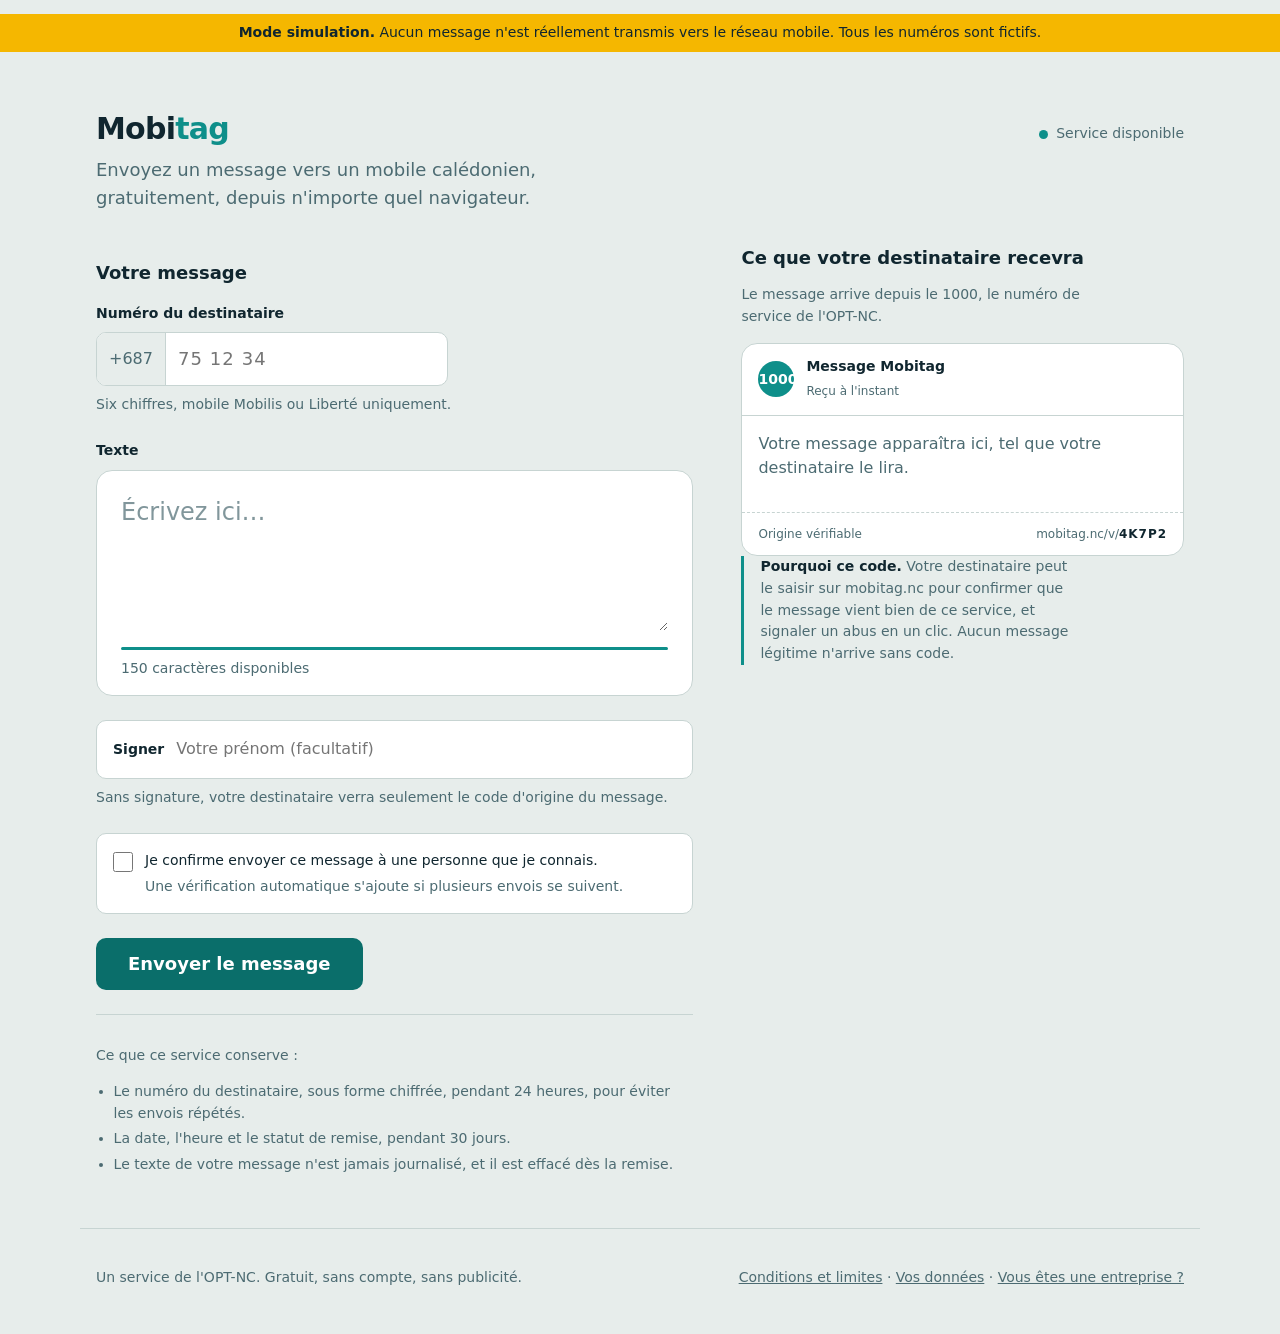
==== index.html @ 12fcdb02 "initial commit" ====
<!DOCTYPE html>
<html lang="fr">
<head>
<meta charset="utf-8">
<meta name="viewport" content="width=device-width, initial-scale=1">
<title>Mobitag — envoyer un message</title>
<meta name="description" content="Envoyez gratuitement un message vers un mobile de Nouvelle-Calédonie, depuis n'importe quel navigateur.">
<style>
/* ============================================================
   TOKENS
   Un seul endroit pour la couleur, le type et l'espace.
   ============================================================ */
:root{
  color-scheme: light dark;

  --encre:      #10262F;
  --encre-doux: #4C6B72;
  --fond:       #E7EDEB;
  --surface:    #FFFFFF;
  --trait:      #C7D4D2;
  --lagon:      #0E8F8A;
  --lagon-fonce:#0A6E6A;
  --soleil:     #F5B700;
  --alerte:     #B3261E;

  --t-xs:.75rem; --t-sm:.875rem; --t-md:1rem; --t-lg:1.125rem;
  --t-xl:1.375rem; --t-2xl:1.875rem; --t-msg:1.5rem;

  --e1:.25rem; --e2:.5rem; --e3:.75rem; --e4:1rem;
  --e5:1.5rem; --e6:2rem; --e7:3rem;

  --r-s:6px; --r-m:10px; --r-l:16px;

  --ui: system-ui, -apple-system, "Segoe UI", "Noto Sans", Roboto, sans-serif;
}

:root:not([data-theme="light"]){
  @media (prefers-color-scheme: dark){
    --encre:      #E8F0EE;
    --encre-doux: #9DB3B6;
    --fond:       #0A1A20;
    --surface:    #112830;
    --trait:      #27454E;
    --lagon:      #2CB6AE;
    --lagon-fonce:#46CFC6;
    --alerte:     #FF9A91;
  }
}
:root[data-theme="dark"]{
  --encre:#E8F0EE; --encre-doux:#9DB3B6; --fond:#0A1A20;
  --surface:#112830; --trait:#27454E; --lagon:#2CB6AE;
  --lagon-fonce:#46CFC6; --alerte:#FF9A91;
}

/* ============================================================
   BASE
   ============================================================ */
*{box-sizing:border-box}
html{-webkit-text-size-adjust:100%}
body{
  margin:0;
  background:var(--fond);
  color:var(--encre);
  font-family:var(--ui);
  font-size:var(--t-md);
  line-height:1.55;
}
:where(a){color:var(--lagon-fonce)}
:where(:focus-visible){
  outline:3px solid var(--soleil);
  outline-offset:2px;
  border-radius:var(--r-s);
}
@media (prefers-reduced-motion: reduce){
  *{transition:none !important; animation:none !important}
}

/* ============================================================
   BANDEAU SIMULATION — non masquable, exigé par le règlement
   ============================================================ */
.simulation{
  background:var(--soleil);
  color:#10262F;
  font-size:var(--t-sm);
  padding:var(--e2) var(--e4);
  text-align:center;
}
.simulation b{font-weight:650}

/* ============================================================
   EN-TÊTE
   ============================================================ */
.enveloppe{
  max-width:1120px;
  margin-inline:auto;
  padding:var(--e5) var(--e4) var(--e7);
}
.tete{
  display:flex; flex-wrap:wrap; gap:var(--e4);
  align-items:baseline; justify-content:space-between;
  padding-block:var(--e4) var(--e6);
}
.marque{
  font-size:var(--t-2xl);
  font-weight:700;
  letter-spacing:-.025em;
  margin:0;
}
.marque span{color:var(--lagon)}
.accroche{
  margin:var(--e1) 0 0;
  color:var(--encre-doux);
  max-width:46ch;
  font-size:var(--t-lg);
}
.etat{
  display:flex; align-items:center; gap:var(--e2);
  font-size:var(--t-sm); color:var(--encre-doux);
}
.pastille{
  width:9px; height:9px; border-radius:50%;
  background:var(--lagon); flex:none;
}

/* ============================================================
   GRILLE
   ============================================================ */
.grille{
  display:grid;
  gap:var(--e6);
  grid-template-columns:1fr;
  align-items:start;
}
@media (min-width:62rem){
  .grille{grid-template-columns:minmax(0,1.35fr) minmax(0,1fr); gap:var(--e7)}
  .apercu{position:sticky; top:var(--e5)}
}

/* ============================================================
   FORMULAIRE
   ============================================================ */
.champ{margin-bottom:var(--e5)}
.champ > label,
.legende{
  display:block;
  font-size:var(--t-sm);
  font-weight:600;
  margin-bottom:var(--e2);
}
.aide{
  font-size:var(--t-sm);
  color:var(--encre-doux);
  margin:var(--e2) 0 0;
}

.numero{
  display:flex;
  border:1px solid var(--trait);
  border-radius:var(--r-m);
  background:var(--surface);
  overflow:hidden;
  max-width:22rem;
}
.numero:focus-within{
  outline:3px solid var(--soleil); outline-offset:2px;
}
.indicatif{
  display:flex; align-items:center;
  padding-inline:var(--e3);
  background:var(--fond);
  border-right:1px solid var(--trait);
  color:var(--encre-doux);
  font-variant-numeric:tabular-nums;
}
.numero input{
  flex:1; min-width:0;
  border:0; outline:0; background:transparent;
  color:inherit; font:inherit;
  font-size:var(--t-lg);
  font-variant-numeric:tabular-nums;
  letter-spacing:.06em;
  padding:var(--e3);
}

/* --- La carte message : l'élément fort de la page --- */
.carte-message{
  background:var(--surface);
  border:1px solid var(--trait);
  border-radius:var(--r-l);
  padding:var(--e5) var(--e5) var(--e4);
}
.carte-message textarea{
  display:block; width:100%;
  border:0; outline:0; resize:vertical;
  background:transparent; color:inherit;
  font-family:inherit;
  font-size:var(--t-msg);
  line-height:1.45;
  min-height:8.5rem;
  padding:0;
}
.carte-message textarea::placeholder{color:var(--encre-doux); opacity:.7}

/* Le budget de 150 caractères, montré comme une réserve qui se consomme */
.budget{margin-top:var(--e4)}
.jauge{
  height:3px; border-radius:2px;
  background:var(--trait);
  overflow:hidden;
}
.jauge i{
  display:block; height:100%;
  width:var(--reste, 100%);
  background:var(--lagon);
  transition:width .12s linear, background-color .2s;
}
.jauge[data-niveau="tendu"] i{background:var(--soleil)}
.jauge[data-niveau="plein"] i{background:var(--alerte)}
.budget p{
  margin:var(--e2) 0 0;
  font-size:var(--t-sm);
  color:var(--encre-doux);
  font-variant-numeric:tabular-nums;
}

.signature{
  margin-top:var(--e5);
  border:1px solid var(--trait);
  border-radius:var(--r-m);
  background:var(--surface);
  padding:var(--e3) var(--e4);
  display:flex; flex-wrap:wrap; align-items:center; gap:var(--e3);
}
.signature label{font-size:var(--t-sm); font-weight:600; margin:0}
.signature input{
  flex:1; min-width:9rem;
  border:0; outline:0; background:transparent;
  color:inherit; font:inherit; padding:var(--e1) 0;
}

.controle{
  display:flex; gap:var(--e3);
  align-items:flex-start;
  background:var(--surface);
  border:1px solid var(--trait);
  border-radius:var(--r-m);
  padding:var(--e4);
  margin-bottom:var(--e5);
}
.controle input[type=checkbox]{
  width:1.25rem; height:1.25rem; margin:.15rem 0 0; flex:none;
  accent-color:var(--lagon);
}
.controle p{margin:0; font-size:var(--t-sm)}
.controle .aide{margin-top:var(--e1)}

.envoyer{
  display:inline-block;
  border:0; border-radius:var(--r-m);
  background:var(--lagon-fonce);
  color:#fff;
  font:inherit; font-weight:650; font-size:var(--t-lg);
  padding:var(--e3) var(--e6);
  cursor:pointer;
  transition:background-color .15s;
}
.envoyer:hover{background:var(--lagon)}
.envoyer:disabled{background:var(--trait); color:var(--encre-doux); cursor:not-allowed}

.conditions{
  margin-top:var(--e5);
  padding-top:var(--e4);
  border-top:1px solid var(--trait);
  font-size:var(--t-sm);
  color:var(--encre-doux);
}
.conditions ul{margin:var(--e2) 0 0; padding-left:1.1rem}
.conditions li{margin-bottom:var(--e1)}

/* ============================================================
   APERÇU DESTINATAIRE
   ============================================================ */
.apercu h2{
  font-size:var(--t-lg); margin:0 0 var(--e3);
}
.apercu > p{
  margin:0 0 var(--e4);
  color:var(--encre-doux);
  font-size:var(--t-sm);
  max-width:38ch;
}
.recu{
  background:var(--surface);
  border:1px solid var(--trait);
  border-radius:var(--r-l);
  overflow:hidden;
}
.recu-tete{
  display:flex; align-items:center; gap:var(--e3);
  padding:var(--e3) var(--e4);
  border-bottom:1px solid var(--trait);
}
.recu-tete .de{
  width:2.25rem; height:2.25rem; border-radius:50%;
  background:var(--lagon); color:#fff;
  display:grid; place-items:center;
  font-size:var(--t-sm); font-weight:700;
  font-variant-numeric:tabular-nums;
  flex:none;
}
.recu-tete b{display:block; font-size:var(--t-sm)}
.recu-tete span{font-size:var(--t-xs); color:var(--encre-doux)}
.recu-corps{
  padding:var(--e4);
  font-size:var(--t-md);
  line-height:1.5;
  min-height:6rem;
  white-space:pre-wrap;
  overflow-wrap:anywhere;
}
.recu-corps:empty::before{
  content:"Votre message apparaîtra ici, tel que votre destinataire le lira.";
  color:var(--encre-doux);
}
.recu-pied{
  border-top:1px dashed var(--trait);
  padding:var(--e3) var(--e4);
  font-size:var(--t-xs);
  color:var(--encre-doux);
  display:flex; flex-wrap:wrap; gap:var(--e1) var(--e3);
  justify-content:space-between;
}
.recu-pied code{
  font-family:inherit; font-weight:700;
  color:var(--encre); letter-spacing:.08em;
}
.confiance{
  margin-top:var(--e4);
  border-left:3px solid var(--lagon);
  padding-left:var(--e4);
  font-size:var(--t-sm);
  color:var(--encre-doux);
}
.confiance strong{color:var(--encre); font-weight:600}

/* ============================================================
   CONFIRMATION
   ============================================================ */
.confirmation{
  background:var(--surface);
  border:1px solid var(--trait);
  border-top:4px solid var(--soleil);
  border-radius:var(--r-l);
  padding:var(--e5);
}
.confirmation h2{margin:0 0 var(--e2); font-size:var(--t-xl)}
.confirmation p{margin:0 0 var(--e4); color:var(--encre-doux); max-width:44ch}
.etapes{list-style:none; margin:0 0 var(--e5); padding:0}
.etapes li{
  display:flex; gap:var(--e3); align-items:baseline;
  padding:var(--e2) 0;
  border-bottom:1px solid var(--trait);
  font-size:var(--t-sm);
}
.etapes li:last-child{border-bottom:0}
.etapes .heure{
  color:var(--encre-doux); font-variant-numeric:tabular-nums;
  min-width:4.5rem;
}
.etapes .attente{color:var(--encre-doux)}
.lien-retour{
  background:none; border:1px solid var(--trait);
  border-radius:var(--r-m); color:inherit;
  font:inherit; font-weight:600;
  padding:var(--e3) var(--e5); cursor:pointer;
}
.lien-retour:hover{border-color:var(--lagon)}

[hidden]{display:none !important}

/* ============================================================
   PIED
   ============================================================ */
.pied{
  max-width:1120px; margin-inline:auto;
  padding:var(--e5) var(--e4) var(--e6);
  border-top:1px solid var(--trait);
  font-size:var(--t-sm); color:var(--encre-doux);
  display:flex; flex-wrap:wrap; gap:var(--e4);
  justify-content:space-between;
}
.pied a{color:inherit}
</style>
</head>
<body>

<p class="simulation">
  <b>Mode simulation.</b> Aucun message n'est réellement transmis vers le réseau mobile. Tous les numéros sont fictifs.
</p>

<div class="enveloppe">

  <header class="tete">
    <div>
      <h1 class="marque">Mobi<span>tag</span></h1>
      <p class="accroche">Envoyez un message vers un mobile calédonien, gratuitement, depuis n'importe quel navigateur.</p>
    </div>
    <p class="etat"><span class="pastille" aria-hidden="true"></span> Service disponible</p>
  </header>

  <div class="grille">

    <!-- ======================= RÉDACTION ======================= -->
    <section id="redaction" aria-labelledby="titre-redaction">
      <h2 id="titre-redaction" class="legende" style="font-size:var(--t-lg);margin-bottom:var(--e4)">Votre message</h2>

      <form method="post" action="/envoyer" id="formulaire">

        <div class="champ">
          <label for="destinataire">Numéro du destinataire</label>
          <div class="numero">
            <span class="indicatif" aria-hidden="true">+687</span>
            <input id="destinataire" name="destinataire" type="tel"
                   inputmode="numeric" autocomplete="tel-national"
                   placeholder="75 12 34" maxlength="8"
                   pattern="[0-9 ]{6,8}" required
                   aria-describedby="aide-destinataire">
          </div>
          <p class="aide" id="aide-destinataire">Six chiffres, mobile Mobilis ou Liberté uniquement.</p>
        </div>

        <div class="champ">
          <label for="message">Texte</label>
          <div class="carte-message">
            <textarea id="message" name="message" maxlength="150" required
                      placeholder="Écrivez ici…" aria-describedby="compteur"></textarea>
            <div class="budget">
              <div class="jauge" id="jauge" aria-hidden="true"><i></i></div>
              <p id="compteur">150 caractères disponibles</p>
            </div>
          </div>

          <div class="signature">
            <label for="signature">Signer</label>
            <input id="signature" name="signature" type="text" maxlength="20"
                   placeholder="Votre prénom (facultatif)" autocomplete="given-name">
          </div>
          <p class="aide">Sans signature, votre destinataire verra seulement le code d'origine du message.</p>
        </div>

        <div class="controle">
          <input id="humain" name="humain" type="checkbox" required>
          <div>
            <p><label for="humain">Je confirme envoyer ce message à une personne que je connais.</label></p>
            <p class="aide">Une vérification automatique s'ajoute si plusieurs envois se suivent.</p>
          </div>
        </div>

        <button class="envoyer" type="submit">Envoyer le message</button>

        <div class="conditions">
          <p>Ce que ce service conserve :</p>
          <ul>
            <li>Le numéro du destinataire, sous forme chiffrée, pendant 24 heures, pour éviter les envois répétés.</li>
            <li>La date, l'heure et le statut de remise, pendant 30 jours.</li>
            <li>Le texte de votre message n'est jamais journalisé, et il est effacé dès la remise.</li>
          </ul>
        </div>
      </form>
    </section>

    <!-- ======================= APERÇU ======================= -->
    <aside class="apercu" aria-labelledby="titre-apercu">
      <h2 id="titre-apercu">Ce que votre destinataire recevra</h2>
      <p>Le message arrive depuis le 1000, le numéro de service de l'OPT-NC.</p>

      <div class="recu">
        <div class="recu-tete">
          <span class="de" aria-hidden="true">1000</span>
          <div>
            <b>Message Mobitag</b>
            <span>Reçu à l'instant</span>
          </div>
        </div>
        <div class="recu-corps" id="apercu-corps" aria-live="polite"></div>
        <div class="recu-pied">
          <span>Origine vérifiable</span>
          <span>mobitag.nc/v/<code id="code-origine">4K7P2</code></span>
        </div>
      </div>

      <p class="confiance">
        <strong>Pourquoi ce code.</strong> Votre destinataire peut le saisir sur mobitag.nc pour confirmer que le message vient bien de ce service, et signaler un abus en un clic. Aucun message légitime n'arrive sans code.
      </p>
    </aside>

    <!-- ======================= CONFIRMATION ======================= -->
    <section class="confirmation" id="confirmation" hidden aria-labelledby="titre-confirmation">
      <h2 id="titre-confirmation">Message remis</h2>
      <p>Il a été transmis au <strong id="recap-numero">+687 75 12 34</strong>. Suivi de la remise, en direct.</p>
      <ol class="etapes" id="etapes"></ol>
      <button class="lien-retour" type="button" id="retour">Écrire un autre message</button>
    </section>

  </div>
</div>

<footer class="pied">
  <p>Un service de l'OPT-NC. Gratuit, sans compte, sans publicité.</p>
  <p><a href="#conditions">Conditions et limites</a> · <a href="#donnees">Vos données</a> · <a href="#pro">Vous êtes une entreprise ?</a></p>
</footer>

<script>
/* Amélioration progressive uniquement.
   Sans JavaScript, le formulaire reste un POST classique qui fonctionne. */
(function () {
  var msg      = document.getElementById('message');
  var jauge    = document.getElementById('jauge');
  var compteur = document.getElementById('compteur');
  var apercu   = document.getElementById('apercu-corps');
  var sign     = document.getElementById('signature');
  var num      = document.getElementById('destinataire');
  var form     = document.getElementById('formulaire');
  var confirm  = document.getElementById('confirmation');
  var redac    = document.getElementById('redaction');
  var etapes   = document.getElementById('etapes');
  var LIMITE   = 150;

  function rendre() {
    var texte = msg.value;
    var reste = LIMITE - texte.length;

    jauge.style.setProperty('--reste', (reste / LIMITE * 100) + '%');
    jauge.dataset.niveau = reste <= 0 ? 'plein' : (reste <= 25 ? 'tendu' : '');
    compteur.textContent = reste > 0
      ? reste + ' caractère' + (reste > 1 ? 's' : '') + ' disponible' + (reste > 1 ? 's' : '')
      : 'Limite atteinte';

    var suffixe = sign.value.trim() ? '\n— ' + sign.value.trim() : '';
    apercu.textContent = texte ? texte + suffixe : '';
  }

  msg.addEventListener('input', rendre);
  sign.addEventListener('input', rendre);

  /* Mise en forme du numéro pendant la saisie : 75 12 34 */
  num.addEventListener('input', function () {
    var chiffres = num.value.replace(/\D/g, '').slice(0, 6);
    num.value = chiffres.replace(/(\d{2})(?=\d)/g, '$1 ').trim();
  });

  /* Démonstration du cycle de vie asynchrone, tel que le simulateur le renverra */
  var CYCLE = [
    ['Accepté',            'Le message a passé les contrôles.'],
    ['En file d\'attente', 'Transmis à la plateforme SMS.'],
    ['Remis',              'Reçu sur le mobile du destinataire.']
  ];

  form.addEventListener('submit', function (e) {
    e.preventDefault();
    if (!form.reportValidity()) return;

    document.getElementById('recap-numero').textContent = '+687 ' + num.value;
    etapes.innerHTML = '';
    redac.hidden = true;
    confirm.hidden = false;
    confirm.scrollIntoView({ behavior: 'smooth', block: 'start' });

    CYCLE.forEach(function (etape, i) {
      var li = document.createElement('li');
      li.innerHTML = '<span class="heure">—</span><span class="attente">' + etape[0] + '…</span>';
      etapes.appendChild(li);

      setTimeout(function () {
        var t = new Date();
        li.innerHTML =
          '<span class="heure">' +
          String(t.getHours()).padStart(2, '0') + ':' +
          String(t.getMinutes()).padStart(2, '0') + ':' +
          String(t.getSeconds()).padStart(2, '0') +
          '</span><span><strong>' + etape[0] + '</strong> — ' + etape[1] + '</span>';
      }, 700 + i * 1100);
    });
  });

  document.getElementById('retour').addEventListener('click', function () {
    form.reset();
    rendre();
    confirm.hidden = true;
    redac.hidden = false;
    msg.focus();
  });

  rendre();
})();
</script>
</body>
</html>
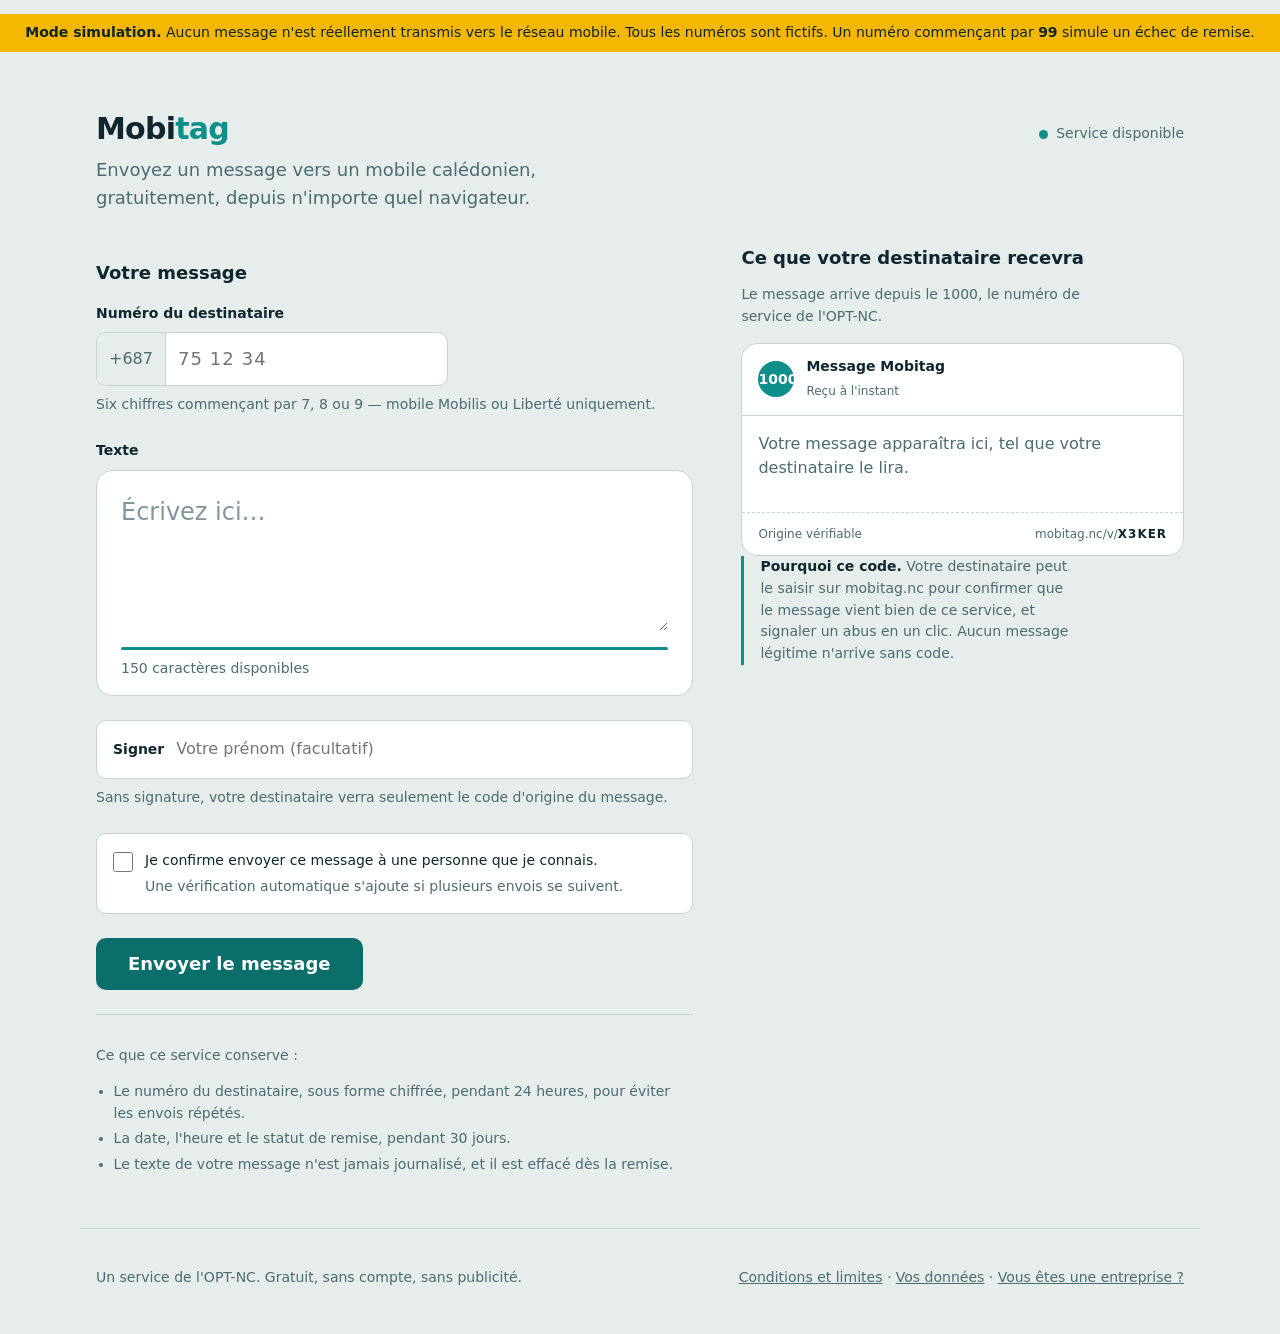
==== commit 0910b37b: "ameliroration interface" ====
--- a/index.html
+++ b/index.html
@@ -34,8 +34,11 @@
   --ui: system-ui, -apple-system, "Segoe UI", "Noto Sans", Roboto, sans-serif;
 }
 
-:root:not([data-theme="light"]){
-  @media (prefers-color-scheme: dark){
+/* CSS classique plutôt qu'imbriqué : le nesting avec @media interne
+   n'est supporté qu'à partir de Chrome 112 / Firefox 117 / Safari 16.5,
+   et un jury peut ouvrir la démo sur autre chose. */
+@media (prefers-color-scheme: dark){
+  :root:not([data-theme="light"]){
     --encre:      #E8F0EE;
     --encre-doux: #9DB3B6;
     --fond:       #0A1A20;
@@ -318,10 +321,10 @@
   white-space:pre-wrap;
   overflow-wrap:anywhere;
 }
-.recu-corps:empty::before{
-  content:"Votre message apparaîtra ici, tel que votre destinataire le lira.";
-  color:var(--encre-doux);
-}
+/* Placeholder porté par un vrai élément et non par ::before :
+   le contenu généré en CSS n'est pas restitué de façon fiable par les
+   lecteurs d'écran, et disparaît si les styles ne chargent pas. */
+.recu-vide{color:var(--encre-doux)}
 .recu-pied{
   border-top:1px dashed var(--trait);
   padding:var(--e3) var(--e4);
@@ -376,6 +379,70 @@
 }
 .lien-retour:hover{border-color:var(--lagon)}
 
+/* ============================================================
+   ÉTAT D'ERREUR — F09 : reprise maîtrisée
+   ============================================================ */
+.echec{
+  border-top-color:var(--alerte);
+}
+.echec h2{color:var(--alerte)}
+.rejeu{
+  display:flex; flex-wrap:wrap; gap:var(--e3);
+}
+.rejeu .envoyer{font-size:var(--t-md); padding:var(--e3) var(--e5)}
+.brouillon{
+  margin-top:var(--e4);
+  background:var(--fond);
+  border-radius:var(--r-m);
+  padding:var(--e3) var(--e4);
+  font-size:var(--t-sm);
+  color:var(--encre-doux);
+}
+.brouillon b{color:var(--encre); font-weight:600}
+
+/* ============================================================
+   ORIENTATION PROFESSIONNELLE — F10
+   ============================================================ */
+.pro{
+  margin-top:var(--e5);
+  background:var(--surface);
+  border:1px solid var(--trait);
+  border-left:3px solid var(--soleil);
+  border-radius:var(--r-m);
+  padding:var(--e4);
+}
+.pro h3{
+  margin:0 0 var(--e2);
+  font-size:var(--t-md);
+}
+.pro p{margin:0 0 var(--e3); font-size:var(--t-sm); color:var(--encre-doux)}
+.pro a{
+  display:inline-block;
+  font-size:var(--t-sm); font-weight:600;
+  color:var(--lagon-fonce);
+}
+.pro .refuser{
+  background:none; border:0; padding:0; margin-left:var(--e4);
+  font:inherit; font-size:var(--t-sm);
+  color:var(--encre-doux);
+  text-decoration:underline; cursor:pointer;
+}
+
+/* Erreur de champ */
+.erreur-champ{
+  margin:var(--e2) 0 0;
+  font-size:var(--t-sm);
+  color:var(--alerte);
+  font-weight:600;
+}
+.numero.invalide{border-color:var(--alerte)}
+
+.visuellement-cache{
+  position:absolute; width:1px; height:1px;
+  padding:0; margin:-1px; overflow:hidden;
+  clip-path:inset(50%); white-space:nowrap; border:0;
+}
+
 [hidden]{display:none !important}
 
 /* ============================================================
@@ -394,8 +461,9 @@
 </head>
 <body>
 
-<p class="simulation">
+<p class="simulation" role="status">
   <b>Mode simulation.</b> Aucun message n'est réellement transmis vers le réseau mobile. Tous les numéros sont fictifs.
+  Un numéro commençant par <b>99</b> simule un échec de remise.
 </p>
 
 <div class="enveloppe">
@@ -418,15 +486,19 @@
 
         <div class="champ">
           <label for="destinataire">Numéro du destinataire</label>
-          <div class="numero">
+          <div class="numero" id="bloc-numero">
             <span class="indicatif" aria-hidden="true">+687</span>
+            <!-- Le pattern impose un préfixe mobile calédonien (7, 8 ou 9).
+                 Les fixes (2x à 4x) sont rejetés par le navigateur lui-même,
+                 sans attendre le JavaScript. -->
             <input id="destinataire" name="destinataire" type="tel"
                    inputmode="numeric" autocomplete="tel-national"
                    placeholder="75 12 34" maxlength="8"
-                   pattern="[0-9 ]{6,8}" required
-                   aria-describedby="aide-destinataire">
+                   pattern="[789][0-9]\s?[0-9]{2}\s?[0-9]{2}" required
+                   aria-describedby="aide-destinataire erreur-destinataire">
           </div>
-          <p class="aide" id="aide-destinataire">Six chiffres, mobile Mobilis ou Liberté uniquement.</p>
+          <p class="aide" id="aide-destinataire">Six chiffres commençant par 7, 8 ou 9 — mobile Mobilis ou Liberté uniquement.</p>
+          <p class="erreur-champ" id="erreur-destinataire" role="alert" hidden></p>
         </div>
 
         <div class="champ">
@@ -436,7 +508,10 @@
                       placeholder="Écrivez ici…" aria-describedby="compteur"></textarea>
             <div class="budget">
               <div class="jauge" id="jauge" aria-hidden="true"><i></i></div>
-              <p id="compteur">150 caractères disponibles</p>
+              <!-- aria-live sur le compteur, pas sur l'aperçu : on annonce
+                   l'information utile (le budget restant) et non la relecture
+                   du message entier à chaque frappe. -->
+              <p id="compteur" aria-live="polite" aria-atomic="true">150 caractères disponibles</p>
             </div>
           </div>
 
@@ -457,6 +532,22 @@
         </div>
 
         <button class="envoyer" type="submit">Envoyer le message</button>
+
+        <!-- ============ F10 : orientation vers Helia PRO ============
+             Apparaît uniquement quand un faisceau d'indices signale un usage
+             professionnel. L'utilisateur n'est jamais bloqué : son message part
+             normalement. On lui propose l'offre au moment où il se heurte à la
+             limite du service grand public. -->
+        <section class="pro" id="orientation-pro" hidden aria-labelledby="titre-pro">
+          <h3 id="titre-pro">Votre besoin ressemble à un usage professionnel</h3>
+          <p id="motif-pro"></p>
+          <p>Mobitag est un service pour les particuliers : un destinataire à la fois,
+             sans liste ni automatisation. Pour prévenir vos clients ou vos adhérents,
+             l'OPT-NC propose <b>Helia PRO</b>, qui gère les envois en volume, les accusés
+             de réception et les réponses.</p>
+          <a href="#helia-pro">Découvrir Helia PRO</a>
+          <button type="button" class="refuser" id="refuser-pro">Ce n'est pas mon cas</button>
+        </section>
 
         <div class="conditions">
           <p>Ce que ce service conserve :</p>
@@ -482,7 +573,7 @@
             <span>Reçu à l'instant</span>
           </div>
         </div>
-        <div class="recu-corps" id="apercu-corps" aria-live="polite"></div>
+        <div class="recu-corps" id="apercu-corps"><span class="recu-vide" id="apercu-vide">Votre message apparaîtra ici, tel que votre destinataire le lira.</span></div>
         <div class="recu-pied">
           <span>Origine vérifiable</span>
           <span>mobitag.nc/v/<code id="code-origine">4K7P2</code></span>
@@ -496,10 +587,27 @@
 
     <!-- ======================= CONFIRMATION ======================= -->
     <section class="confirmation" id="confirmation" hidden aria-labelledby="titre-confirmation">
-      <h2 id="titre-confirmation">Message remis</h2>
-      <p>Il a été transmis au <strong id="recap-numero">+687 75 12 34</strong>. Suivi de la remise, en direct.</p>
+      <!-- tabindex="-1" : le focus y est porté après l'envoi, sinon l'utilisateur
+           au clavier ou au lecteur d'écran reste sur un formulaire qui a disparu. -->
+      <h2 id="titre-confirmation" tabindex="-1">Envoi en cours</h2>
+      <p id="recap-phrase">Message transmis au <strong id="recap-numero">+687 75 12 34</strong>. Suivi de la remise, en direct.</p>
       <ol class="etapes" id="etapes"></ol>
-      <button class="lien-retour" type="button" id="retour">Écrire un autre message</button>
+
+      <p class="brouillon" id="recap-code" hidden>
+        Code d'origine de ce message : <b id="code-remis">—</b>.
+        Votre destinataire peut le vérifier sur mobitag.nc et signaler un abus.
+      </p>
+
+      <!-- F09 : en cas d'échec, le message n'est pas perdu -->
+      <p class="brouillon" id="bloc-brouillon" hidden>
+        <b>Votre message a été conservé.</b> Il est encore dans le formulaire :
+        vous pouvez réessayer sans le ressaisir.
+      </p>
+
+      <div class="rejeu">
+        <button class="envoyer" type="button" id="reessayer" hidden>Réessayer l'envoi</button>
+        <button class="lien-retour" type="button" id="retour">Écrire un autre message</button>
+      </div>
     </section>
 
   </div>
@@ -518,26 +626,149 @@
   var jauge    = document.getElementById('jauge');
   var compteur = document.getElementById('compteur');
   var apercu   = document.getElementById('apercu-corps');
+  var vide     = document.getElementById('apercu-vide');
   var sign     = document.getElementById('signature');
   var num      = document.getElementById('destinataire');
+  var blocNum  = document.getElementById('bloc-numero');
+  var errNum   = document.getElementById('erreur-destinataire');
   var form     = document.getElementById('formulaire');
   var confirm  = document.getElementById('confirmation');
+  var titreCnf = document.getElementById('titre-confirmation');
   var redac    = document.getElementById('redaction');
   var etapes   = document.getElementById('etapes');
+  var pro      = document.getElementById('orientation-pro');
+  var motifPro = document.getElementById('motif-pro');
+  var codeVue  = document.getElementById('code-origine');
   var LIMITE   = 150;
 
+  /* ==========================================================
+     1. COMPTAGE SMS RÉEL
+     Un SMS ne compte pas en caractères JavaScript. L'alphabet
+     GSM 03.38 permet 160 caractères par segment ; dès qu'un seul
+     caractère en sort — un emoji, une espace insécable, certains
+     guillemets — le message bascule en UCS-2 et tombe à 70.
+     Quelques caractères (€ { } [ ] ~ ^ | \) occupent deux places
+     même en GSM-7. C'est ce qui détermine le coût réel côté
+     plateforme, donc la ligne « coût d'acheminement » du modèle.
+     ========================================================== */
+  var GSM_BASE = '@£$¥èéùìòÇ\nØø\rÅåΔ_ΦΓΛΩΠΨΣΘΞÆæßÉ !"#¤%&\'()*+,-./0123456789:;<=>?'
+               + '¡ABCDEFGHIJKLMNOPQRSTUVWXYZÄÖÑÜ§¿abcdefghijklmnopqrstuvwxyzäöñüà';
+  var GSM_EXT  = '\f^{}\\[~]|€';
+
+  function mesurer(texte) {
+    var unites = 0, gsm = true;
+    for (var i = 0; i < texte.length; i++) {
+      var c = texte[i];
+      if (GSM_BASE.indexOf(c) !== -1)      { unites += 1; }
+      else if (GSM_EXT.indexOf(c) !== -1)  { unites += 2; }
+      else                                 { gsm = false; break; }
+    }
+    if (!gsm) {
+      // UCS-2 : on compte en unités de code UTF-16, comme le fait le réseau.
+      unites = texte.length;
+    }
+    var parSeg = gsm ? 160 : 70;
+    var parSegMulti = gsm ? 153 : 67;
+    var segments = unites === 0 ? 1
+                 : (unites <= parSeg ? 1 : Math.ceil(unites / parSegMulti));
+    return { gsm: gsm, unites: unites, segments: segments };
+  }
+
+  /* ==========================================================
+     2. CODE D'ORIGINE
+     Généré par message, jamais réutilisé. Alphabet sans I, O, 0
+     ni 1 : le destinataire doit pouvoir le recopier sans se
+     tromper, éventuellement en le lisant à voix haute.
+     ========================================================== */
+  var ALPHABET = '23456789ABCDEFGHJKLMNPQRSTUVWXYZ';
+
+  function nouveauCode() {
+    var tirage = new Uint8Array(5);
+    (window.crypto || window.msCrypto).getRandomValues(tirage);
+    var code = '';
+    for (var i = 0; i < 5; i++) { code += ALPHABET[tirage[i] % ALPHABET.length]; }
+    return code;
+  }
+
+  var codeCourant = nouveauCode();
+  codeVue.textContent = codeCourant;
+
+  /* ==========================================================
+     3. DÉTECTION D'UN USAGE PROFESSIONNEL — F10
+     Faisceau d'indices, jamais bloquant : le message part quand
+     même. On propose Helia PRO au moment où l'utilisateur se
+     heurte à la limite du service grand public.
+     ========================================================== */
+  var INDICES = [
+    [/\b(promo|promotion|soldes?|destockage|déstockage|remise exceptionnelle)\b/i,
+     'Votre message ressemble à une offre commerciale.'],
+    [/\b(devis|facture|bon de commande|acompte|règlement sous)\b/i,
+     'Votre message évoque une relation commerciale.'],
+    [/\b(nos horaires|notre boutique|notre magasin|votre commande|votre livraison|votre rendez-vous)\b/i,
+     'Votre message s\'adresse à un client.'],
+    [/\b(cher client|chers clients|chère cliente|bonjour à tous|à tous nos)\b/i,
+     'Votre message semble destiné à plusieurs personnes.'],
+    [/\b(SARL|SAS|SASU|EURL|SCI|EIRL)\b/,
+     'Votre signature mentionne une société.'],
+    [/https?:\/\/|www\./i,
+     'Votre message contient un lien.'],
+    [/\b(stop\s?sms|pour ne plus recevoir|désabonn)/i,
+     'Votre message contient une mention de désabonnement, propre aux envois professionnels.']
+  ];
+
+  var proRefuse = false;
+
+  function jaugerUsage() {
+    if (proRefuse) { return; }
+    var texte = msg.value + ' ' + sign.value;
+    for (var i = 0; i < INDICES.length; i++) {
+      if (INDICES[i][0].test(texte)) {
+        motifPro.textContent = INDICES[i][1];
+        pro.hidden = false;
+        return;
+      }
+    }
+    pro.hidden = true;
+  }
+
+  document.getElementById('refuser-pro').addEventListener('click', function () {
+    proRefuse = true;
+    pro.hidden = true;
+    msg.focus();
+  });
+
+  /* ==========================================================
+     4. RENDU
+     ========================================================== */
   function rendre() {
     var texte = msg.value;
     var reste = LIMITE - texte.length;
-
-    jauge.style.setProperty('--reste', (reste / LIMITE * 100) + '%');
+    var m = mesurer(texte);
+
+    jauge.style.setProperty('--reste', Math.max(0, reste / LIMITE * 100) + '%');
     jauge.dataset.niveau = reste <= 0 ? 'plein' : (reste <= 25 ? 'tendu' : '');
-    compteur.textContent = reste > 0
-      ? reste + ' caractère' + (reste > 1 ? 's' : '') + ' disponible' + (reste > 1 ? 's' : '')
-      : 'Limite atteinte';
+
+    var libelle;
+    if (reste > 0) {
+      libelle = reste + ' caractère' + (reste > 1 ? 's' : '')
+              + ' disponible' + (reste > 1 ? 's' : '');
+    } else {
+      libelle = 'Limite atteinte';
+    }
+    if (texte.length > 0) {
+      libelle += ' · ' + m.segments + ' SMS';
+      if (!m.gsm) { libelle += ' (alphabet étendu : un emoji ou un caractère spécial réduit la capacité)'; }
+    }
+    compteur.textContent = libelle;
 
     var suffixe = sign.value.trim() ? '\n— ' + sign.value.trim() : '';
-    apercu.textContent = texte ? texte + suffixe : '';
+    if (texte) {
+      apercu.textContent = texte + suffixe;   // textContent : aucune injection possible
+    } else {
+      apercu.textContent = '';
+      apercu.appendChild(vide);
+    }
+    jaugerUsage();
   }
 
   msg.addEventListener('input', rendre);
@@ -547,47 +778,130 @@
   num.addEventListener('input', function () {
     var chiffres = num.value.replace(/\D/g, '').slice(0, 6);
     num.value = chiffres.replace(/(\d{2})(?=\d)/g, '$1 ').trim();
+    verifierNumero(false);
   });
 
-  /* Démonstration du cycle de vie asynchrone, tel que le simulateur le renverra */
-  var CYCLE = [
+  function verifierNumero(strict) {
+    var chiffres = num.value.replace(/\D/g, '');
+    var message = '';
+    if (chiffres.length === 0)            { message = strict ? 'Indiquez le numéro du destinataire.' : ''; }
+    else if (!/^[789]/.test(chiffres))    { message = 'Ce numéro n\'est pas un mobile calédonien. Les mobiles Mobilis et Liberté commencent par 7, 8 ou 9.'; }
+    else if (chiffres.length < 6)         { message = strict ? 'Un numéro mobile compte six chiffres.' : ''; }
+
+    errNum.textContent = message;
+    errNum.hidden = !message;
+    blocNum.classList.toggle('invalide', !!message);
+    return !message && chiffres.length === 6;
+  }
+  num.addEventListener('blur', function () { verifierNumero(true); });
+
+  /* ==========================================================
+     5. CYCLE DE VIE — F09
+     Le simulateur est déterministe, pour qu'une démonstration
+     soit reproductible devant un jury :
+       99 xx xx  → échec de remise (mobile injoignable)
+       tout autre → remise normale
+     ========================================================== */
+  var CYCLE_OK = [
     ['Accepté',            'Le message a passé les contrôles.'],
     ['En file d\'attente', 'Transmis à la plateforme SMS.'],
     ['Remis',              'Reçu sur le mobile du destinataire.']
   ];
+  var CYCLE_KO = [
+    ['Accepté',            'Le message a passé les contrôles.'],
+    ['En file d\'attente', 'Transmis à la plateforme SMS.'],
+    ['Non remis',          'Le mobile du destinataire est injoignable. Votre message n\'a pas été perdu.']
+  ];
+
+  function heure() {
+    var t = new Date();
+    return String(t.getHours()).padStart(2, '0') + ':' +
+           String(t.getMinutes()).padStart(2, '0') + ':' +
+           String(t.getSeconds()).padStart(2, '0');
+  }
+
+  function ligneEtape(etape, fait, echec) {
+    var li = document.createElement('li');
+    var h  = document.createElement('span');
+    h.className = 'heure';
+    h.textContent = fait ? heure() : '—';
+    var corps = document.createElement('span');
+    if (fait) {
+      var b = document.createElement('strong');
+      b.textContent = etape[0];
+      if (echec) { b.style.color = 'var(--alerte)'; }
+      corps.appendChild(b);
+      corps.appendChild(document.createTextNode(' — ' + etape[1]));
+    } else {
+      corps.className = 'attente';
+      corps.textContent = etape[0] + '…';
+    }
+    li.appendChild(h);
+    li.appendChild(corps);
+    return li;
+  }
+
+  function envoyer() {
+    var chiffres = num.value.replace(/\D/g, '');
+    var echoue   = /^99/.test(chiffres);
+    var cycle    = echoue ? CYCLE_KO : CYCLE_OK;
+
+    document.getElementById('recap-numero').textContent = '+687 ' + num.value;
+    document.getElementById('recap-phrase').hidden = false;
+    document.getElementById('recap-code').hidden   = true;
+    document.getElementById('bloc-brouillon').hidden = true;
+    document.getElementById('reessayer').hidden    = true;
+    confirm.classList.remove('echec');
+    titreCnf.textContent = 'Envoi en cours';
+    etapes.textContent = '';
+
+    redac.hidden   = true;
+    confirm.hidden = false;
+    titreCnf.focus();               // le focus suit l'utilisateur
+
+    cycle.forEach(function (etape, i) {
+      var li = ligneEtape(etape, false, false);
+      etapes.appendChild(li);
+      var dernier = (i === cycle.length - 1);
+
+      setTimeout(function () {
+        etapes.replaceChild(ligneEtape(etape, true, echoue && dernier), li);
+        if (!dernier) { return; }
+
+        if (echoue) {
+          titreCnf.textContent = 'Message non remis';
+          confirm.classList.add('echec');
+          document.getElementById('recap-phrase').hidden = true;
+          document.getElementById('bloc-brouillon').hidden = false;
+          document.getElementById('reessayer').hidden = false;
+        } else {
+          titreCnf.textContent = 'Message remis';
+          document.getElementById('code-remis').textContent = codeCourant;
+          document.getElementById('recap-code').hidden = false;
+        }
+      }, 700 + i * 1100);
+    });
+  }
 
   form.addEventListener('submit', function (e) {
     e.preventDefault();
-    if (!form.reportValidity()) return;
-
-    document.getElementById('recap-numero').textContent = '+687 ' + num.value;
-    etapes.innerHTML = '';
-    redac.hidden = true;
-    confirm.hidden = false;
-    confirm.scrollIntoView({ behavior: 'smooth', block: 'start' });
-
-    CYCLE.forEach(function (etape, i) {
-      var li = document.createElement('li');
-      li.innerHTML = '<span class="heure">—</span><span class="attente">' + etape[0] + '…</span>';
-      etapes.appendChild(li);
-
-      setTimeout(function () {
-        var t = new Date();
-        li.innerHTML =
-          '<span class="heure">' +
-          String(t.getHours()).padStart(2, '0') + ':' +
-          String(t.getMinutes()).padStart(2, '0') + ':' +
-          String(t.getSeconds()).padStart(2, '0') +
-          '</span><span><strong>' + etape[0] + '</strong> — ' + etape[1] + '</span>';
-      }, 700 + i * 1100);
-    });
+    if (!verifierNumero(true)) { num.focus(); return; }
+    if (!form.reportValidity()) { return; }
+    envoyer();
   });
+
+  /* Réessai : le message est toujours dans le formulaire, rien n'est ressaisi. */
+  document.getElementById('reessayer').addEventListener('click', envoyer);
 
   document.getElementById('retour').addEventListener('click', function () {
     form.reset();
+    proRefuse = false;
+    codeCourant = nouveauCode();     // un message, un code
+    codeVue.textContent = codeCourant;
+    verifierNumero(false);
     rendre();
     confirm.hidden = true;
-    redac.hidden = false;
+    redac.hidden   = false;
     msg.focus();
   });
 
@@ -595,4 +909,4 @@
 })();
 </script>
 </body>
-</html>+</html>
